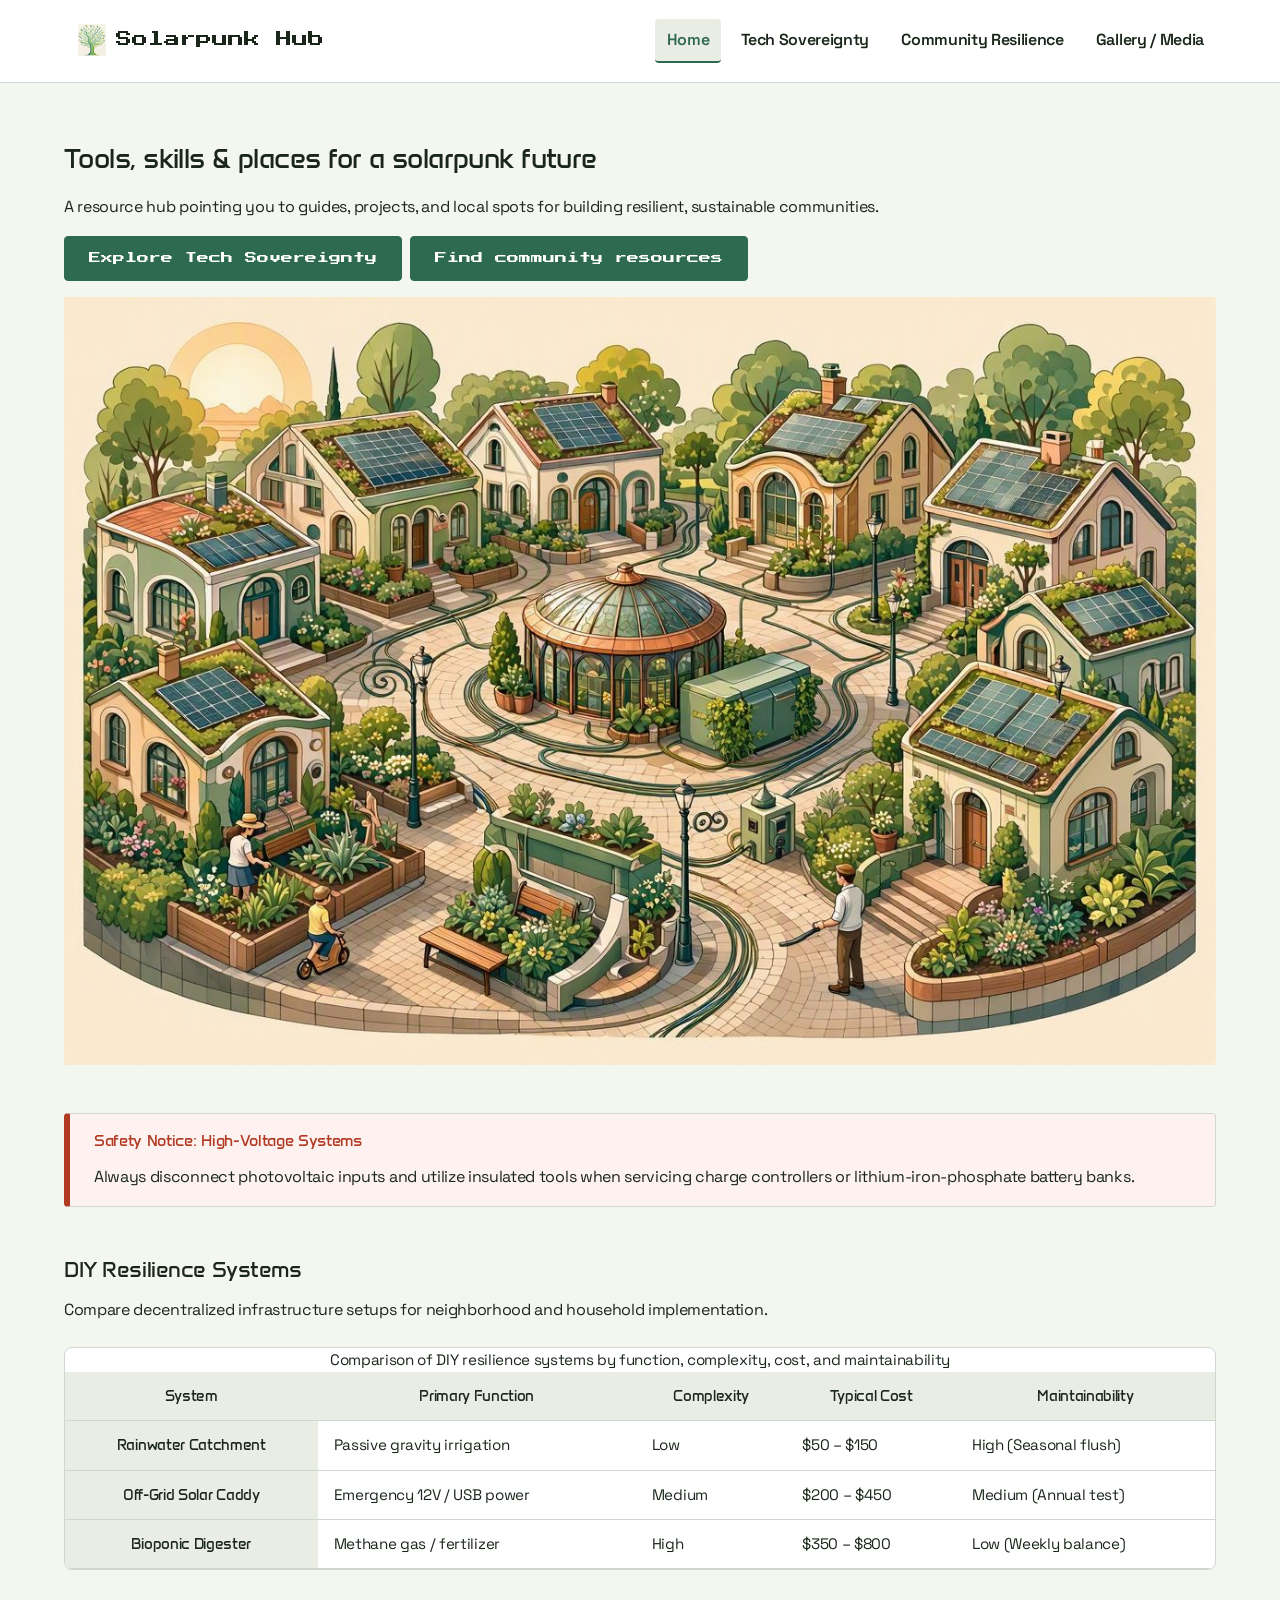
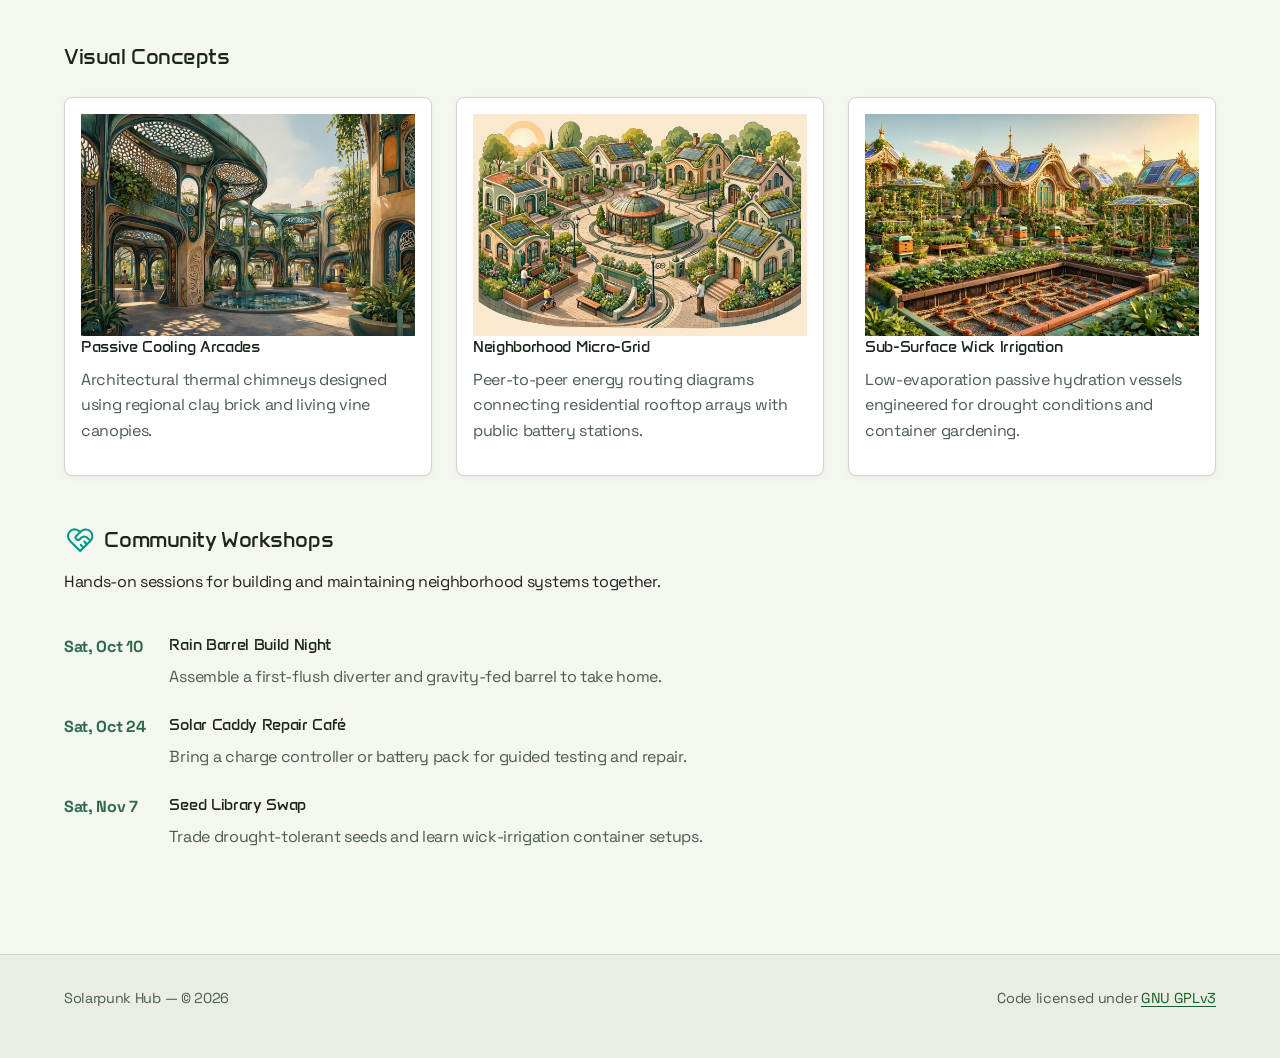
==== index.html @ 799004db "Update nav and hero to match new home page mockup Nav now links to the new pages: Home, Tech Soverei" ====
<!doctype html>
<html lang="en">
<head>
  <meta charset="utf-8">
  <meta name="viewport" content="width=device-width, initial-scale=1">
  <title>Home · Solarpunk Hub</title>

  <!-- Google Fonts Embed: Anta (headings), Press Start 2P (site name + buttons), Space Grotesk (body) -->
  <link rel="preconnect" href="https://fonts.googleapis.com">
  <link rel="preconnect" href="https://fonts.gstatic.com" crossorigin>
  <link href="https://fonts.googleapis.com/css2?family=Anta&family=Press+Start+2P&family=Space+Grotesk:wght@400;500;600;700&display=swap" rel="stylesheet">

  <link rel="stylesheet" href="styles.css">
</head>
<body>
  <a class="skip-link" href="#main-content">Skip to main content</a>
  <!-- Header acts as its own container using utility/layout classes directly -->
  <header class="site-header">
    <div class="site-container site-header-inner">
      <a class="site-nav-link site-brand" href="index.html">
  <!-- ASSET: circuit-tree-icon-192x192.png (site logo) Source: AI-generated with Gemini by Anitra French, September 2026 Optimization: 192x192 version from favicon package (512px original), displayed at 32px so it stays sharp on high-resolution screens.-->
      <img src="images/circuit-tree-icon-192x192.png" alt="" width="32" height="32">Solarpunk Hub</a>
      <nav aria-label="Main Navigation">
        <ul class="site-nav-list">
          <li><a class="site-nav-link" aria-current="page" href="index.html">Home</a></li>
          <li><a class="site-nav-link" href="tech-sovereignty.html">Tech Sovereignty</a></li>
          <li><a class="site-nav-link" href="community-resilience.html">Community Resilience</a></li>
          <li><a class="site-nav-link" href="gallery.html">Gallery / Media</a></li>
        </ul>
      </nav>
    </div>
  </header>

  <main class="site-main site-container" id="main-content">
    <section class="section hero">
      <div class="hero-text">
        <h1>Tools, skills &amp; places for a solarpunk future</h1>
        <p>A resource hub pointing you to guides, projects, and local spots for building resilient, sustainable communities.</p>
        <p class="cluster">
          <a class="button" href="tech-sovereignty.html">Explore Tech Sovereignty</a>
          <a class="button" href="community-resilience.html">Find community resources</a>
        </p>
      </div>
      <!-- ASSET: neighborhood-microgrid.jpg Source: AI-generated with Gemini by Anitra French, September 2026 Hero image for the home page. Optimization:Original 1248x832, 678 KB. -->
      <img class="hero-image" src="images/neighborhood-microgrid.jpg" alt="Cottages with solar panels on green roofs, linked by cables to a central pavilion." width="1248" height="832" fetchpriority="high">
    </section>

    <!-- Semantic aside instead of a generic container -->
    <aside class="callout-alert" id="safety-notice" aria-labelledby="safety-notice-title">
     <h2 id="safety-notice-title">Safety Notice: High-Voltage Systems</h2>
      <p>Always disconnect photovoltaic inputs and utilize insulated tools when servicing charge controllers or lithium-iron-phosphate battery banks.</p>
    </aside>

    <!-- Table scroller div is kept because overflow-x on semantic table tags is inconsistent across browsers -->
    <section class="section" id="systems">
      <h2>DIY Resilience Systems</h2>
      <p>Compare decentralized infrastructure setups for neighborhood and household implementation.</p>
      <div class="table-scroller">
        <table class="comparison-table">
          <caption>Comparison of DIY resilience systems by function, complexity, cost, and maintainability</caption>
          <thead>
            <tr>
              <th scope="col">System</th>
              <th scope="col">Primary Function</th>
              <th scope="col">Complexity</th>
              <th scope="col">Typical Cost</th>
              <th scope="col">Maintainability</th>
            </tr>
          </thead>
          <tbody>
            <tr>
              <th scope="row">Rainwater Catchment</th>
              <td>Passive gravity irrigation</td>
              <td>Low</td>
              <td>$50 – $150</td>
              <td>High (Seasonal flush)</td>
            </tr>
            <tr>
              <th scope="row">Off-Grid Solar Caddy</th>
              <td>Emergency 12V / USB power</td>
              <td>Medium</td>
              <td>$200 – $450</td>
              <td>Medium (Annual test)</td>
            </tr>
            <tr>
              <th scope="row">Bioponic Digester</th>
              <td>Methane gas / fertilizer</td>
              <td>High</td>
              <td>$350 – $800</td>
              <td>Low (Weekly balance)</td>
            </tr>
          </tbody>
        </table>
      </div>
    </section>

    <section class="section" id="gallery">
      <h2>Visual Concepts</h2>
      <div class="grid-cards">
        <article class="art-card">
        <!-- ASSET: passive-cooling-arcades.jpg Source: AI-generated with Gemini by Anitra French, September 2026 Illustrates the passive cooling concept in this card.  Optimization: Original 1248x832, 593 KB. -->
          <img src="images/passive-cooling-arcades.jpg" alt="Shaded courtyard with curving arches, lattice canopies, and hanging plants around a central pool." width="1248" height="832" loading="lazy" decoding="async">
          <h3>Passive Cooling Arcades</h3>
          <p>Architectural thermal chimneys designed using regional clay brick and living vine canopies.</p>
        </article>

        <article class="art-card">
          <!--  ASSET: neighborhood-microgrid.jpg Source: AI-generated with Gemini by Anitra French, September 2026 Illustrates the shared neighborhood energy concept in this card Optimization: Original 1248x832, 678 KB. -->
              <img src="images/neighborhood-microgrid.jpg" alt="Cottages with solar panels on green roofs, linked by cables to a central pavilion." width="1248" height="832" loading="lazy" decoding="async">
          <h3>Neighborhood Micro-Grid</h3>
          <p>Peer-to-peer energy routing diagrams connecting residential rooftop arrays with public battery stations.</p>
        </article>

        <article class="art-card">
          <!-- ASSET: subsurface-wick-irrigation.jpg Source: AI-generated with Gemini, by Anitra French September 2026 Illustrates the wick irrigation concept in this card. Optimization: Original 1248x832, 694 KB. -->
             <img src="images/subsurface-wick-irrigation.jpg" alt="Garden bed cut away to show clay pots linked by rope wicks beneath rows of leafy plants." width="1248" height="832"    loading="lazy" decoding="async">
          <h3>Sub-Surface Wick Irrigation</h3>
          <p>Low-evaporation passive hydration vessels engineered for drought conditions and container gardening.</p>
        </article>
      </div>
    </section>

    <section class="section" id="community">
      <h2 class="heading-with-icon">
       <!-- ASSET: heart-handshake icon (inline SVG) Source: Tabler Icons v1.64, https://tabler.io/icons License: MIT License, © Paweł Kuna The heading text carries the meaning, so    aria-hidden hides it from screen readers. Optimization: Inline SVG, no extra file request; scales with text. -->
        <svg aria-hidden="true" focusable="false" xmlns="http://www.w3.org/2000/svg" width="24" height="24" viewBox="0 0 24 24" fill="none" stroke="#009688" stroke-width="1.5" stroke-linecap="round" stroke-linejoin="round"><path d="M19.5 12.572l-7.5 7.428l-7.5 -7.428a5 5 0 1 1 7.5 -6.566a5 5 0 1 1 7.5 6.572" /><path d="M12 6l-3.293 3.293a1 1 0 0 0 0 1.414l.543 .543c.69 .69 1.81 .69 2.5 0l1 -1a3.182 3.182 0 0 1 4.5 0l2.25 2.25" /><path d="M12.5 15.5l2 2" /><path d="M15 13l2 2" /></svg>Community Workshops</h2>
      <p>Hands-on sessions for building and maintaining neighborhood systems together.</p>
      <div class="event-schedule-wrap">
      <dl class="event-schedule">
        <dt><time datetime="2026-10-10">Sat, Oct 10</time></dt>
        <dd>
          <h3>Rain Barrel Build Night</h3>
          <p>Assemble a first-flush diverter and gravity-fed barrel to take home.</p>
        </dd>

        <dt><time datetime="2026-10-24">Sat, Oct 24</time></dt>
        <dd>
          <h3>Solar Caddy Repair Café</h3>
          <p>Bring a charge controller or battery pack for guided testing and repair.</p>
        </dd>

        <dt><time datetime="2026-11-07">Sat, Nov 7</time></dt>
        <dd>
          <h3>Seed Library Swap</h3>
          <p>Trade drought-tolerant seeds and learn wick-irrigation container setups.</p>
        </dd>
      </dl>
      </div>
    </section>
  </main>

  <footer class="site-footer">
    <div class="site-container site-footer-inner cluster">
      <p>Solarpunk Hub — © 2026</p>
      <p>Code licensed under <a href="https://github.com/ajfrenc5/Capstone-project/blob/main/LICENSE" target="_blank" rel="noopener">GNU GPLv3</a></p>
    </div>
  </footer>
</body>
</html>
---- styles.css ----
@layer reset, base, layout, components, utilities, overrides;

/* 1. RESET LAYER */
@layer reset {
  *,
  *::before,
  *::after {
    box-sizing: border-box;
  }

  body,
  h1,
  h2,
  h3,
  h4,
  p,
  ul,
  ol,
  figure,
  blockquote,
  table,
  th,
  td {
    margin: 0;
  }

  ul,
  ol {
    padding: 0;
    list-style: none;
  }

  img,
  svg {
    display: block;
    max-inline-size: 100%;
    block-size: auto;
  }

  input,
  button,
  textarea,
  select {
    font: inherit;
    color: inherit;
  }

  table {
    border-collapse: collapse;
    border-spacing: 0;
  }
}

/* 2. BASE LAYER */
@layer base {
  :root {
    /* Color Tokens */
    --color-surface: #f4f6f0;
    --color-surface-raised: #ffffff;
    --color-surface-alt: #e9ede4;
    --color-text: #1b261b;
    --color-text-muted: #4a5d4e;
    --color-primary: #2d6a4f;
    --color-primary-hover: #1b4332;
    --color-accent: #d4a373;
    --color-border: #d0d7cf;
    --color-warning: #b23a22;
    --color-warning-surface: #fdf2f0;
    --color-link: #1b5e20;
    --color-focus: #2d6a4f;

    /* Typography Tokens */
    --font-base: "Space Grotesk", system-ui, sans-serif;  /* body text */
    --font-heading: "Anta", system-ui, sans-serif;         /* h1–h4 */
    --font-brand: "Press Start 2P", system-ui, monospace;  /* site name + buttons */
    --line-height-base: 1.6;
    --line-height-heading: 1.4;

    /* Spacing Tokens */
    --space-1: 0.25rem;
    --space-2: 0.5rem;
    --space-3: 0.75rem;
    --space-4: 1rem;
    --space-6: 1.5rem;
    --space-8: 2rem;
    --space-12: 3rem;
    --space-16: 4rem;

    /* Shape & Elevation Tokens */
    --radius-sm: 0.25rem;
    --radius-md: 0.5rem;
    --radius-lg: 0.75rem;
    --border-width: 1px;
    --shadow-subtle: 0 2px 6px rgba(27, 38, 27, 0.05);
    --shadow-raised: 0 4px 12px rgba(27, 38, 27, 0.08);

    /* Layout Constraints */
    --container-max: 72rem;
    --measure-text: 65ch;
    --gutter: clamp(1rem, 0.5rem + 2vw, 2.5rem);
  }

  body {
    background-color: var(--color-surface);
    color: var(--color-text);
    font-family: var(--font-base);
    font-size: 1rem;
    line-height: var(--line-height-base);
    letter-spacing: -0.02em;
  }

  h1,
  h2,
  h3,
  h4 {
    font-family: var(--font-heading);
    line-height: var(--line-height-heading);
    color: var(--color-text);
    text-wrap: balance;
    letter-spacing: -0.02em;
    font-weight: 400;
  }

  h1 {
    font-size: clamp(1.25rem, 2.5vw + 0.5rem, 1.75rem);
    margin-block-end: var(--space-4);
  }

  h2 {
    font-size: clamp(1rem, 1.8vw + 0.25rem, 1.35rem);
    margin-block-end: var(--space-3);
  }

  h3 {
    font-size: 1rem;
    margin-block-end: var(--space-2);
  }

  p {
    margin-block-end: var(--space-4);
  }

  a {
    color: var(--color-link);
    text-decoration-thickness: 1px;
    text-underline-offset: 0.2em;
  }

  a:hover {
    color: var(--color-primary-hover);
  }

  :focus-visible {
    outline: 3px solid var(--color-focus);
    outline-offset: 2px;
  }
}

/* 3. LAYOUT LAYER */
@layer layout {
 .site-container {
  inline-size: min(100% - (var(--gutter) * 2), var(--container-max));
  margin-inline: auto;
}

  .site-header {
    background-color: var(--color-surface-raised);
    border-block-end: var(--border-width) solid var(--color-border);
    padding-block: var(--space-4);
  }

  .site-header-inner {
    display: flex;
    flex-wrap: wrap;
    align-items: center;
    justify-content: space-between;
    gap: var(--space-4);
  }

  .site-main {
    padding-block: var(--space-8) var(--space-16);
  }

  .section {
    padding-block: var(--space-6);
  }

  .section-prose {
    max-inline-size: var(--measure-text);
  }

  .grid-cards {
    display: grid;
    grid-template-columns: repeat(auto-fit, minmax(min(100%, 17.5rem), 1fr));
    gap: var(--space-6);
    margin-block-start: var(--space-6);
  }

  .table-scroller {
    inline-size: 100%;
    overflow-x: auto;
    border: var(--border-width) solid var(--color-border);
    border-radius: var(--radius-md);
    background-color: var(--color-surface-raised);
    margin-block: var(--space-6);
    -webkit-overflow-scrolling: touch;
  }

  .site-footer {
    background-color: var(--color-surface-alt);
    border-block-start: var(--border-width) solid var(--color-border);
    padding-block: var(--space-8);
    color: var(--color-text-muted);
    font-size: 0.9rem;
  }
  
  .site-footer-inner {
    justify-content: space-between;
  }
}

/* 4. COMPONENTS LAYER */
@layer components {
  /* Component 1 Navigation */
  /* Narrow default: 2x2 grid so links never wrap into uneven rows. */
  .site-nav-list {
    display: grid;
    grid-template-columns: repeat(2, 1fr);
    gap: var(--space-2);
  }

  .site-nav-list .site-nav-link {
    display: block;
    text-align: center;
  }

  /* Breakpoint observed at ~618px: all four links fit on one row. */
  @media (min-width: 39em) {
    .site-nav-list {
      display: flex;
      flex-wrap: wrap;
    }

    .site-nav-list .site-nav-link {
      display: inline-block;
    }
  }

  .site-nav-link {
    display: inline-block;
    padding: var(--space-2) var(--space-3);
    font-weight: 600;
    text-decoration: none;
    color: var(--color-text);
    border-radius: var(--radius-sm);
    border-block-end: 2px solid transparent;
    transition: background-color 150ms ease, border-color 150ms ease;
  }

  .site-nav-link:hover {
    background-color: var(--color-surface-alt);
    color: var(--color-primary);
  }

  .site-nav-link[aria-current="page"] {
    color: var(--color-primary);
    border-block-end-color: var(--color-primary);
    background-color: var(--color-surface-alt);
  }

/* Skip link: hidden off-screen until it receives keyboard focus */
  .skip-link {
    position: absolute;
    inset-block-start: var(--space-2);
    inset-inline-start: var(--space-2);
    z-index: 100;
    padding: var(--space-2) var(--space-4);
    background-color: var(--color-primary);
    color: #ffffff;
    font-weight: 700;
    border-radius: var(--radius-sm);
    transform: translateY(-150%);
  }

  .skip-link:focus {
    transform: translateY(0);
  }

/* Brand: logo sits beside the site name */
.site-brand {
  display: inline-flex;
  align-items: center;
  gap: var(--space-2);
  font-weight: 400;
}

.site-brand, button, .button {
  font-family: var(--font-brand);
  font-size: 0.75rem;
  line-height: 1.6;
  letter-spacing: 0;
}

/* Site name: larger than buttons. Comes after the shared rule so it wins. */
.site-brand {
  font-size: 1rem;
}

/* Logo size in rem so it scales with zoom */
.site-brand img {
  inline-size: 2rem;
  block-size: 2rem;
  flex-shrink: 0;
}
/* Heading with a decorative icon beside it */
.heading-with-icon {
  display: flex;
  align-items: center;
  gap: var(--space-2);
}

.heading-with-icon svg {
  inline-size: 1.5em;
  block-size: 1.5em;
  flex-shrink: 0;
}

  /* Component 2 Action Button */
  .button {
    --button-bg: var(--color-primary);
    --button-fg: #ffffff;
    --button-border: var(--color-primary);
    --button-hover-bg: var(--color-primary-hover);

    display: inline-block;
    padding: var(--space-3) var(--space-6);
    background-color: var(--button-bg);
    color: var(--button-fg);
    border: var(--border-width) solid var(--button-border);
    border-radius: var(--radius-sm);
    font-weight: 400;
    text-decoration: none;
    text-align: center;
    cursor: pointer;
    transition: background-color 150ms ease, border-color 150ms ease;
  }

  .button:hover {
    background-color: var(--button-hover-bg);
    border-color: var(--button-hover-bg);
    color: var(--button-fg);
  }

  .button:active {
    transform: translateY(1px);
  }

  /* Component 3 Art Card */

  .art-card {
    display: flex;
    flex-direction: column;
    padding: var(--space-4);
    background-color: var(--color-surface-raised);
    border: var(--border-width) solid var(--color-border);
    border-radius: var(--radius-md);
    box-shadow: var(--shadow-subtle);
    overflow: hidden;
  }

  .art-card p {
    color: var(--color-text-muted);
    flex-grow: 1;
    margin-block-end: var(--space-4);
  }

  .art-card-meta {
    font-size: 0.85rem;
    color: var(--color-text-muted);
    border-block-start: var(--border-width) solid var(--color-border);
    padding-block-start: var(--space-2);
  }

  /* Subgrid: align across a row */
  @supports (grid-template-rows: subgrid) {
    .art-card {
      display: grid;
      grid-row: span 3;
      grid-template-rows: subgrid;
      row-gap: 0;
    }
  }

  /* Component 4 Comparison Table */
  .comparison-table {
    inline-size: 100%;
    text-align: start;
    font-size: 0.95rem;
  }

  .comparison-table th,
  .comparison-table td {
    padding: var(--space-3) var(--space-4);
    border-block-end: var(--border-width) solid var(--color-border);
  }

    .comparison-table th {
    background-color: var(--color-surface-alt);
    font-family: var(--font-heading);
    font-weight: 400;
    color: var(--color-text);
  }
  

  .comparison-table tbody tr:hover {
    background-color: var(--color-surface);
  }

  /* Component 5 Callout Alert */
  .callout-alert {
    --alert-accent: var(--color-warning);
    --alert-bg: var(--color-warning-surface);

    padding: var(--space-4) var(--space-6);
    background-color: var(--alert-bg);
    border: var(--border-width) solid var(--color-border);
    border-inline-start: 6px solid var(--alert-accent);
    border-radius: var(--radius-sm);
    margin-block: var(--space-6);
  }

  .callout-alert h2 {
  color: var(--alert-accent);
  font-size: 1rem;
}

  .callout-alert p:last-child {
    margin-block-end: 0;
  }

  .callout-alert:target,
  .section:target {
    animation: target-highlight 1.5s ease-out;
  }

  @keyframes target-highlight {
    0% {
      outline: 3px solid var(--color-accent);
      outline-offset: 4px;
    }
    100% {
      outline: 3px solid transparent;
      outline-offset: 4px;
    }
  }
  
  /* Component 6 Event Schedule */
  /* The wrapper is the container the schedule responds to. */
  .event-schedule-wrap {
    container: event-schedule / inline-size;
    margin-block-start: var(--space-6);
  }

  .event-schedule {
    display: grid;
    row-gap: var(--space-1);
  }

  .event-schedule dt {
    font-weight: 700;
    color: var(--color-primary);
  }

  .event-schedule dd {
    margin-inline: 0;
    margin-block: 0 var(--space-6);
  }

  .event-schedule dd:last-child {
    margin-block-end: 0;
  }

  .event-schedule dd p {
    color: var(--color-text-muted);
    margin-block-end: 0;
  }

  @container event-schedule (inline-size >= 30rem) {
    .event-schedule {
      grid-template-columns: fit-content(10rem) 1fr;
      column-gap: var(--space-6);
      row-gap: var(--space-6);
    }

    .event-schedule dd {
      margin-block-end: 0;
    }
  }

  /* User preference: reduced motion. */
  @media (prefers-reduced-motion: reduce) {
    .callout-alert:target,
    .section:target {
      animation: none;
      outline: 3px solid var(--color-accent);
      outline-offset: 4px;
    }

    .button:active {
      transform: none;
    }
  }
}

/* 5. UTILITIES LAYER */
@layer utilities {
  .visually-hidden {
    position: absolute;
    inline-size: 1px;
    block-size: 1px;
    overflow: hidden;
    clip: rect(0 0 0 0);
    white-space: nowrap;
    clip-path: inset(50%);
  }

  .eyebrow {
    font-size: 0.85rem;
    font-weight: 700;
    text-transform: uppercase;
    letter-spacing: 0.08em;
    color: var(--color-primary);
    margin-block-end: var(--space-2);
  }

  .cluster {
    display: flex;
    flex-wrap: wrap;
    align-items: center;
    gap: var(--space-2);
  }
}

/*  6. OVERRIDES LAYER */
@layer overrides {
  .no-scroll {
    overflow: hidden !important;
  }
}

/* PRINT ENHANCEMENTS */
@media print {
  @page {
    margin: 1.5cm;
  }

  *,
  *::before,
  *::after {
    background: transparent !important;
    color: #000000 !important;
    box-shadow: none !important;
    text-shadow: none !important;
  }

  body {
    font-size: 11pt;
    line-height: 1.4;
  }

  .site-header,
  .site-footer,
  .button {
    display: none !important;
  }

  .site-container {
    inline-size: 100%;
  }

  .table-scroller {
    overflow: visible;
    border: none;
  }

  .comparison-table {
    border: 1px solid #000000;
    page-break-inside: avoid;
  }

  .comparison-table th,
  .comparison-table td {
    border: 1px solid #000000;
  }

  .art-card,
  .callout-alert {
    border: 1px solid #000000;
    page-break-inside: avoid;
    margin-block-end: 1cm;
  }

  a[href^="http"]::after {
    content: " (" attr(href) ")";
    font-size: 0.85em;
    word-break: break-all;
  }
}
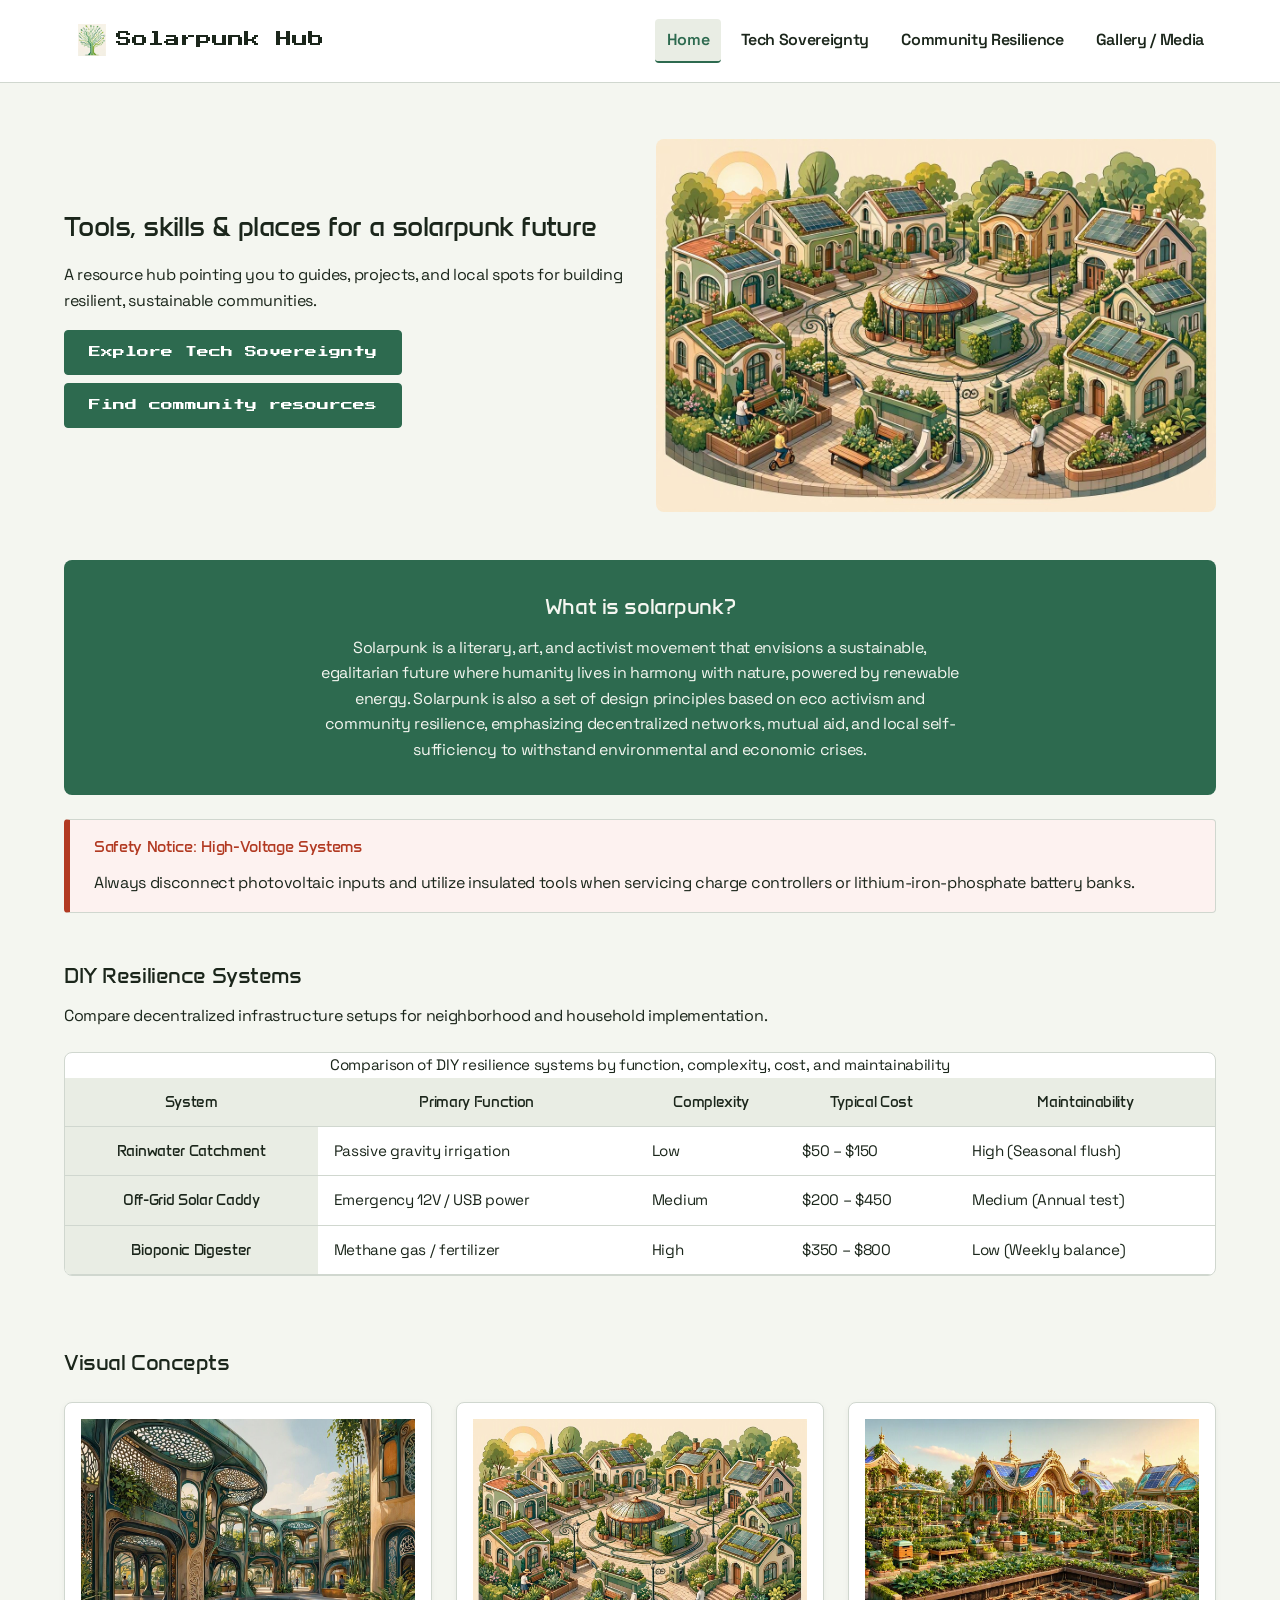
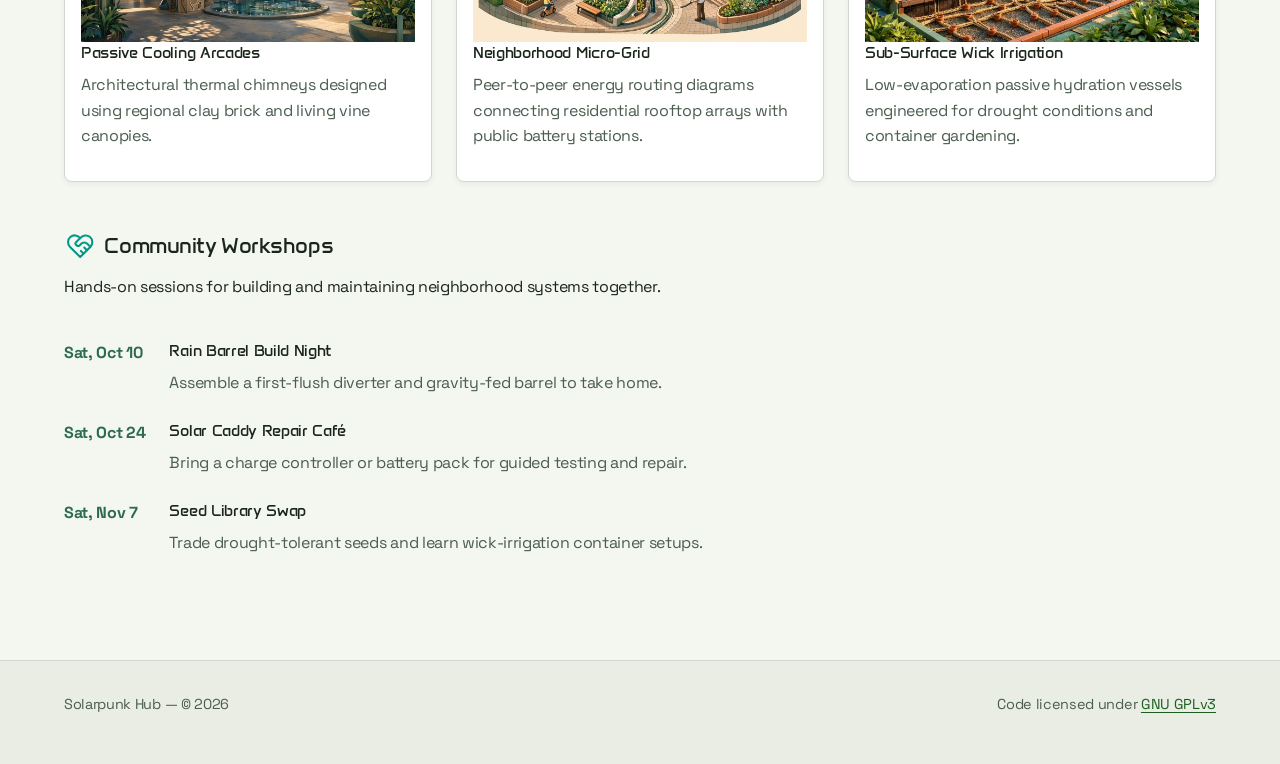
==== commit 34d8124c: "Add hero layout and "What is solarpunk?" intro panel Hero: text and image sit side by side, stacking" ====
--- a/index.html
+++ b/index.html
@@ -43,6 +43,13 @@
       </div>
       <!-- ASSET: neighborhood-microgrid.jpg Source: AI-generated with Gemini by Anitra French, September 2026 Hero image for the home page. Optimization:Original 1248x832, 678 KB. -->
       <img class="hero-image" src="images/neighborhood-microgrid.jpg" alt="Cottages with solar panels on green roofs, linked by cables to a central pavilion." width="1248" height="832" fetchpriority="high">
+    </section>
+    
+    <section class="section intro-panel" aria-labelledby="intro-title">
+      <div class="section-prose">
+        <h2 id="intro-title">What is solarpunk?</h2>
+        <p>Solarpunk is a literary, art, and activist movement that envisions a sustainable, egalitarian future where humanity lives in harmony with nature, powered by renewable energy. Solarpunk is also a set of design principles based on eco activism and community resilience, emphasizing decentralized networks, mutual aid, and local self-sufficiency to withstand environmental and economic crises.</p>
+      </div>
     </section>
 
     <!-- Semantic aside instead of a generic container -->
--- a/styles.css
+++ b/styles.css
@@ -188,6 +188,23 @@
   .section-prose {
     max-inline-size: var(--measure-text);
   }
+    /* Hero: text and image side by side when there's room, stacked when not.
+     Same auto-fit approach as .grid-cards, so no media query is needed. */
+  .hero {
+    display: grid;
+    grid-template-columns: repeat(auto-fit, minmax(min(100%, 22rem), 1fr));
+    gap: var(--space-8);
+    align-items: center;
+  }
+
+  .hero-text {
+    max-inline-size: var(--measure-text);
+  }
+
+  .hero-image {
+    inline-size: 100%;
+    border-radius: var(--radius-md);
+  }
 
   .grid-cards {
     display: grid;
@@ -497,6 +514,27 @@
     }
   }
 
+  /* Component 7 Intro Panel: green panel that introduces solarpunk */
+  .intro-panel {
+    background-color: var(--color-primary);
+    color: var(--color-surface);
+    padding: var(--space-8) var(--space-6);
+    border-radius: var(--radius-md);
+    margin-block: var(--space-6);
+  }
+  .intro-panel .section-prose {
+    margin-inline: auto;
+    text-align: center;
+  }
+
+  .intro-panel h2 {
+    color: var(--color-surface);
+  }
+
+  .intro-panel p:last-child {
+    margin-block-end: 0;
+  }
+
   /* User preference: reduced motion. */
   @media (prefers-reduced-motion: reduce) {
     .callout-alert:target,
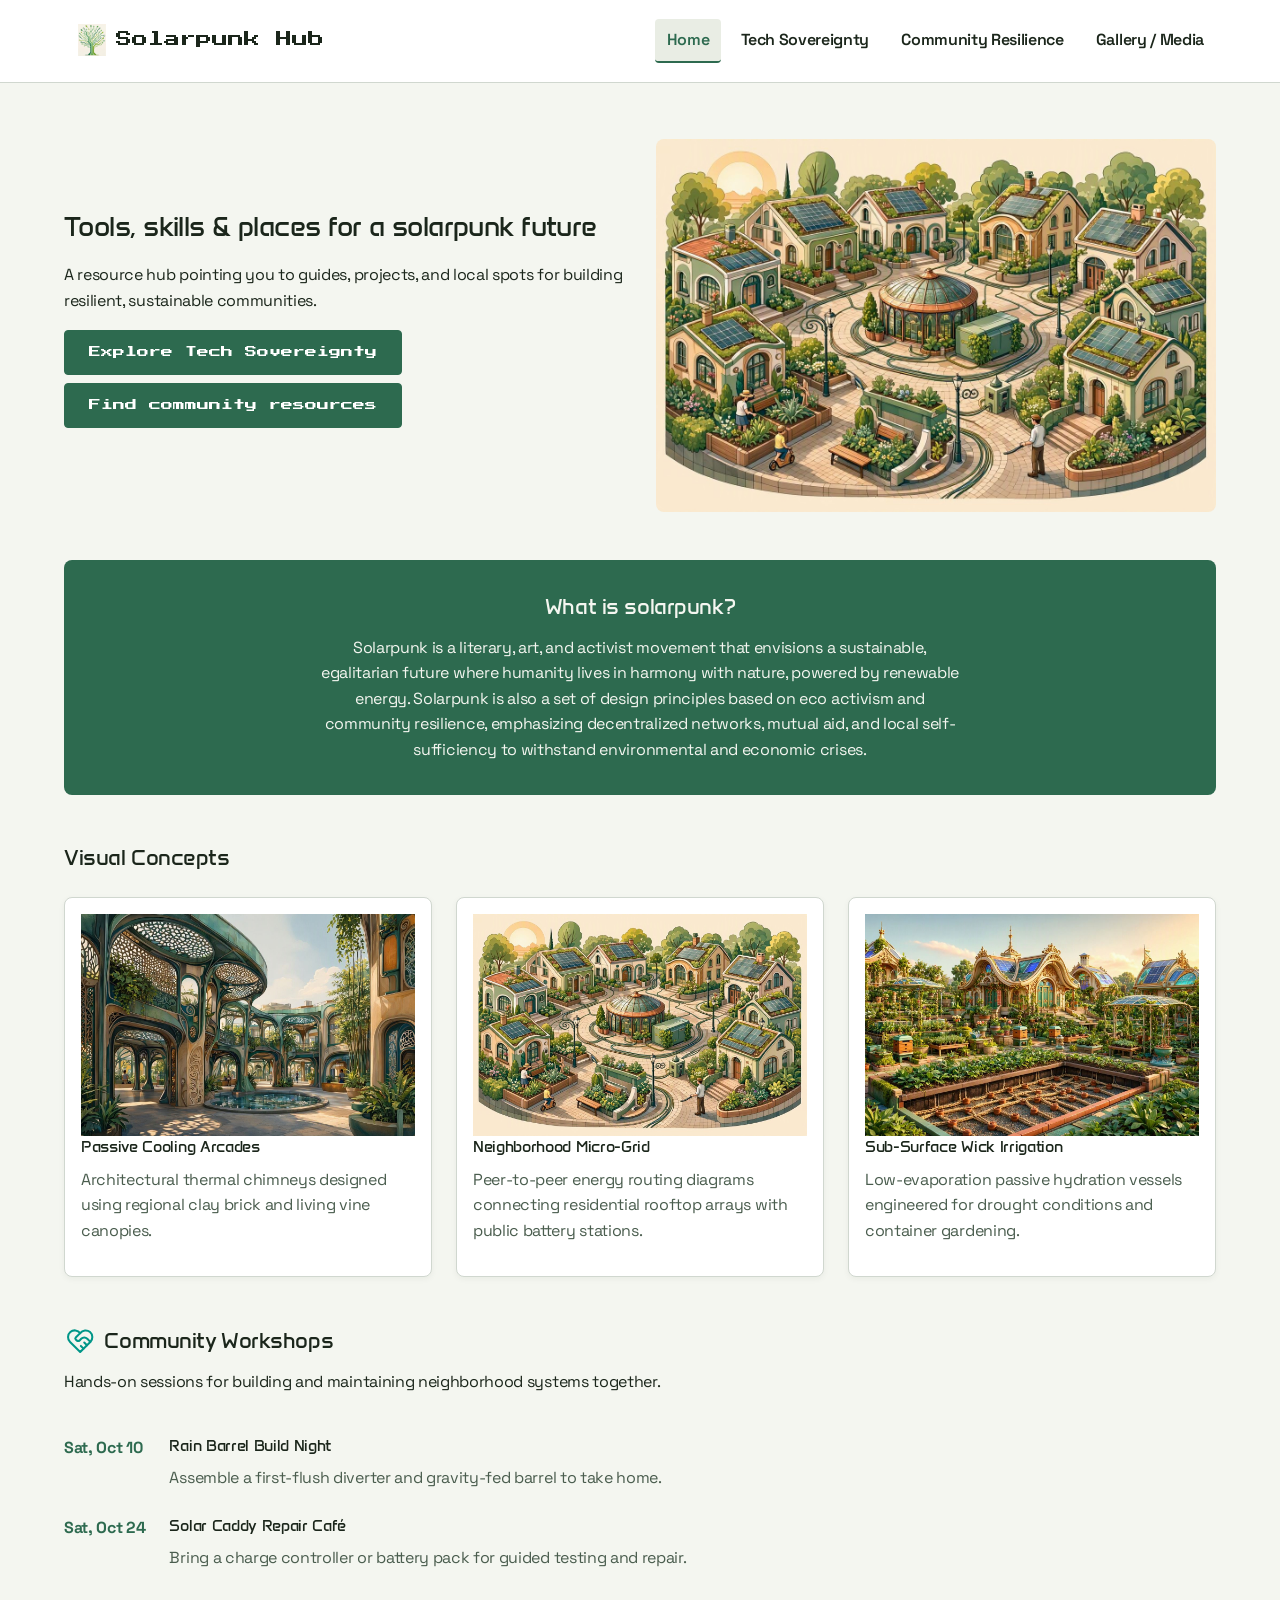
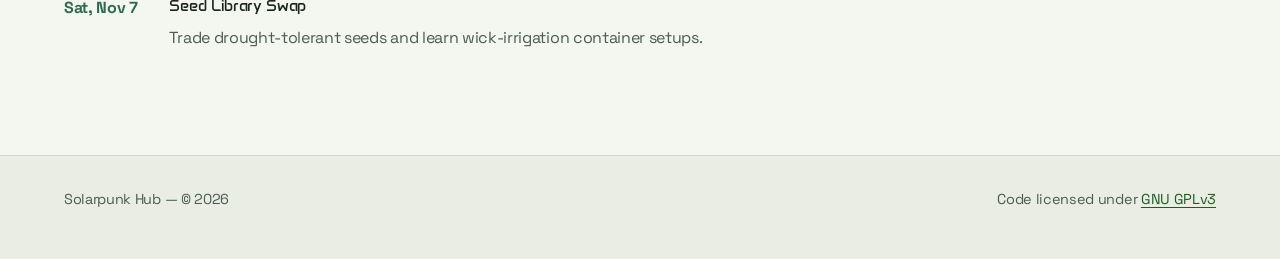
==== commit 2625308c: "Add Tech Sovereignty page; move safety notice and table off home Create tech-sovereignty.html from t" ====
--- a/index.html
+++ b/index.html
@@ -44,60 +44,11 @@
       <!-- ASSET: neighborhood-microgrid.jpg Source: AI-generated with Gemini by Anitra French, September 2026 Hero image for the home page. Optimization:Original 1248x832, 678 KB. -->
       <img class="hero-image" src="images/neighborhood-microgrid.jpg" alt="Cottages with solar panels on green roofs, linked by cables to a central pavilion." width="1248" height="832" fetchpriority="high">
     </section>
-    
+
     <section class="section intro-panel" aria-labelledby="intro-title">
       <div class="section-prose">
         <h2 id="intro-title">What is solarpunk?</h2>
         <p>Solarpunk is a literary, art, and activist movement that envisions a sustainable, egalitarian future where humanity lives in harmony with nature, powered by renewable energy. Solarpunk is also a set of design principles based on eco activism and community resilience, emphasizing decentralized networks, mutual aid, and local self-sufficiency to withstand environmental and economic crises.</p>
-      </div>
-    </section>
-
-    <!-- Semantic aside instead of a generic container -->
-    <aside class="callout-alert" id="safety-notice" aria-labelledby="safety-notice-title">
-     <h2 id="safety-notice-title">Safety Notice: High-Voltage Systems</h2>
-      <p>Always disconnect photovoltaic inputs and utilize insulated tools when servicing charge controllers or lithium-iron-phosphate battery banks.</p>
-    </aside>
-
-    <!-- Table scroller div is kept because overflow-x on semantic table tags is inconsistent across browsers -->
-    <section class="section" id="systems">
-      <h2>DIY Resilience Systems</h2>
-      <p>Compare decentralized infrastructure setups for neighborhood and household implementation.</p>
-      <div class="table-scroller">
-        <table class="comparison-table">
-          <caption>Comparison of DIY resilience systems by function, complexity, cost, and maintainability</caption>
-          <thead>
-            <tr>
-              <th scope="col">System</th>
-              <th scope="col">Primary Function</th>
-              <th scope="col">Complexity</th>
-              <th scope="col">Typical Cost</th>
-              <th scope="col">Maintainability</th>
-            </tr>
-          </thead>
-          <tbody>
-            <tr>
-              <th scope="row">Rainwater Catchment</th>
-              <td>Passive gravity irrigation</td>
-              <td>Low</td>
-              <td>$50 – $150</td>
-              <td>High (Seasonal flush)</td>
-            </tr>
-            <tr>
-              <th scope="row">Off-Grid Solar Caddy</th>
-              <td>Emergency 12V / USB power</td>
-              <td>Medium</td>
-              <td>$200 – $450</td>
-              <td>Medium (Annual test)</td>
-            </tr>
-            <tr>
-              <th scope="row">Bioponic Digester</th>
-              <td>Methane gas / fertilizer</td>
-              <td>High</td>
-              <td>$350 – $800</td>
-              <td>Low (Weekly balance)</td>
-            </tr>
-          </tbody>
-        </table>
       </div>
     </section>
 
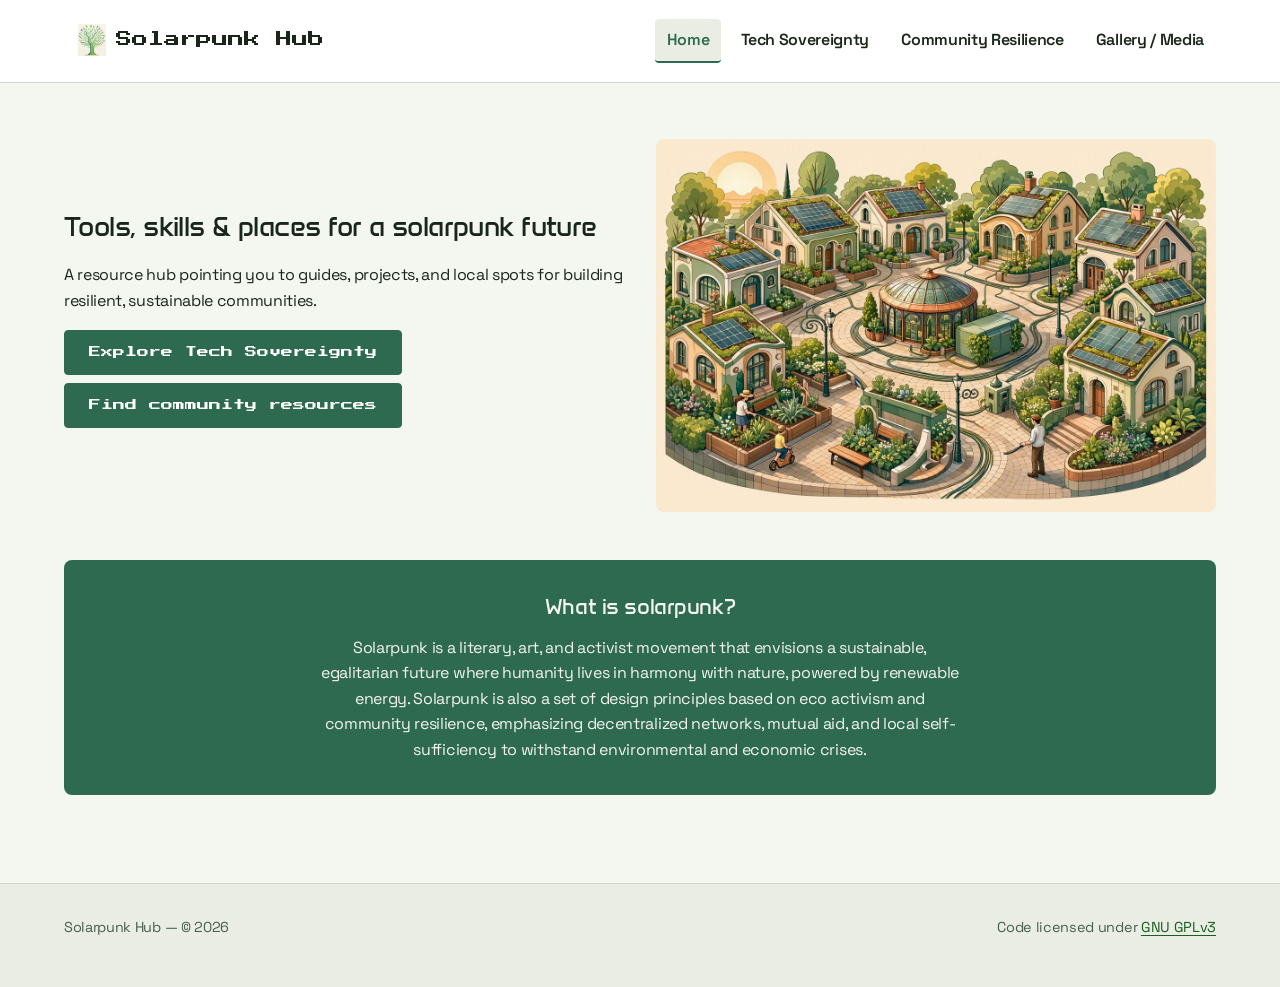
==== commit 202b6667: "Split site into four pages Added gallery.html and community-resilience.html using sections moved fro" ====
--- a/index.html
+++ b/index.html
@@ -41,7 +41,7 @@
           <a class="button" href="community-resilience.html">Find community resources</a>
         </p>
       </div>
-      <!-- ASSET: neighborhood-microgrid.jpg Source: AI-generated with Gemini by Anitra French, September 2026 Hero image for the home page. Optimization:Original 1248x832, 678 KB. -->
+      <!-- ASSET: neighborhood-microgrid.jpg Source: AI-generated with Gemini by Anitra French, September 2026 Hero image for the home page. Optimization: Original 1248x832, 678 KB. -->
       <img class="hero-image" src="images/neighborhood-microgrid.jpg" alt="Cottages with solar panels on green roofs, linked by cables to a central pavilion." width="1248" height="832" fetchpriority="high">
     </section>
 
@@ -49,60 +49,6 @@
       <div class="section-prose">
         <h2 id="intro-title">What is solarpunk?</h2>
         <p>Solarpunk is a literary, art, and activist movement that envisions a sustainable, egalitarian future where humanity lives in harmony with nature, powered by renewable energy. Solarpunk is also a set of design principles based on eco activism and community resilience, emphasizing decentralized networks, mutual aid, and local self-sufficiency to withstand environmental and economic crises.</p>
-      </div>
-    </section>
-
-    <section class="section" id="gallery">
-      <h2>Visual Concepts</h2>
-      <div class="grid-cards">
-        <article class="art-card">
-        <!-- ASSET: passive-cooling-arcades.jpg Source: AI-generated with Gemini by Anitra French, September 2026 Illustrates the passive cooling concept in this card.  Optimization: Original 1248x832, 593 KB. -->
-          <img src="images/passive-cooling-arcades.jpg" alt="Shaded courtyard with curving arches, lattice canopies, and hanging plants around a central pool." width="1248" height="832" loading="lazy" decoding="async">
-          <h3>Passive Cooling Arcades</h3>
-          <p>Architectural thermal chimneys designed using regional clay brick and living vine canopies.</p>
-        </article>
-
-        <article class="art-card">
-          <!--  ASSET: neighborhood-microgrid.jpg Source: AI-generated with Gemini by Anitra French, September 2026 Illustrates the shared neighborhood energy concept in this card Optimization: Original 1248x832, 678 KB. -->
-              <img src="images/neighborhood-microgrid.jpg" alt="Cottages with solar panels on green roofs, linked by cables to a central pavilion." width="1248" height="832" loading="lazy" decoding="async">
-          <h3>Neighborhood Micro-Grid</h3>
-          <p>Peer-to-peer energy routing diagrams connecting residential rooftop arrays with public battery stations.</p>
-        </article>
-
-        <article class="art-card">
-          <!-- ASSET: subsurface-wick-irrigation.jpg Source: AI-generated with Gemini, by Anitra French September 2026 Illustrates the wick irrigation concept in this card. Optimization: Original 1248x832, 694 KB. -->
-             <img src="images/subsurface-wick-irrigation.jpg" alt="Garden bed cut away to show clay pots linked by rope wicks beneath rows of leafy plants." width="1248" height="832"    loading="lazy" decoding="async">
-          <h3>Sub-Surface Wick Irrigation</h3>
-          <p>Low-evaporation passive hydration vessels engineered for drought conditions and container gardening.</p>
-        </article>
-      </div>
-    </section>
-
-    <section class="section" id="community">
-      <h2 class="heading-with-icon">
-       <!-- ASSET: heart-handshake icon (inline SVG) Source: Tabler Icons v1.64, https://tabler.io/icons License: MIT License, © Paweł Kuna The heading text carries the meaning, so    aria-hidden hides it from screen readers. Optimization: Inline SVG, no extra file request; scales with text. -->
-        <svg aria-hidden="true" focusable="false" xmlns="http://www.w3.org/2000/svg" width="24" height="24" viewBox="0 0 24 24" fill="none" stroke="#009688" stroke-width="1.5" stroke-linecap="round" stroke-linejoin="round"><path d="M19.5 12.572l-7.5 7.428l-7.5 -7.428a5 5 0 1 1 7.5 -6.566a5 5 0 1 1 7.5 6.572" /><path d="M12 6l-3.293 3.293a1 1 0 0 0 0 1.414l.543 .543c.69 .69 1.81 .69 2.5 0l1 -1a3.182 3.182 0 0 1 4.5 0l2.25 2.25" /><path d="M12.5 15.5l2 2" /><path d="M15 13l2 2" /></svg>Community Workshops</h2>
-      <p>Hands-on sessions for building and maintaining neighborhood systems together.</p>
-      <div class="event-schedule-wrap">
-      <dl class="event-schedule">
-        <dt><time datetime="2026-10-10">Sat, Oct 10</time></dt>
-        <dd>
-          <h3>Rain Barrel Build Night</h3>
-          <p>Assemble a first-flush diverter and gravity-fed barrel to take home.</p>
-        </dd>
-
-        <dt><time datetime="2026-10-24">Sat, Oct 24</time></dt>
-        <dd>
-          <h3>Solar Caddy Repair Café</h3>
-          <p>Bring a charge controller or battery pack for guided testing and repair.</p>
-        </dd>
-
-        <dt><time datetime="2026-11-07">Sat, Nov 7</time></dt>
-        <dd>
-          <h3>Seed Library Swap</h3>
-          <p>Trade drought-tolerant seeds and learn wick-irrigation container setups.</p>
-        </dd>
-      </dl>
       </div>
     </section>
   </main>
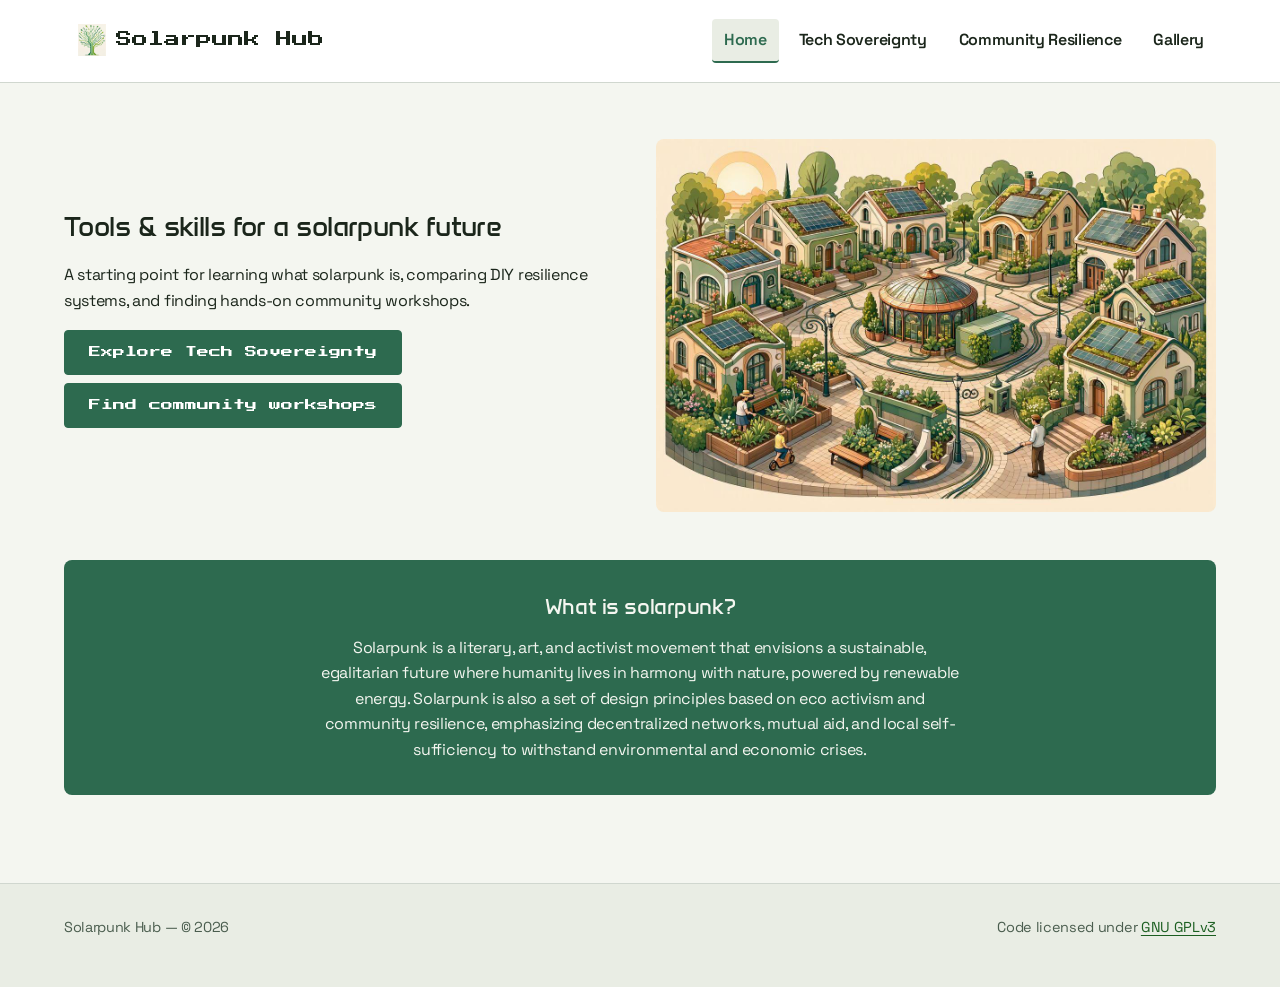
==== commit 01a05dff: "Align all page content with what the site delivers; label example events and AI art  Home: removed "" ====
--- a/index.html
+++ b/index.html
@@ -3,7 +3,30 @@
 <head>
   <meta charset="utf-8">
   <meta name="viewport" content="width=device-width, initial-scale=1">
-  <title>Home · Solarpunk Hub</title>
+  <title>What Is Solarpunk? Start Here · Solarpunk Hub</title>
+  <meta name="description" content="What is solarpunk? An introduction to the art, design, and activist movement for a renewable-powered, egalitarian future, with paths to tech and community resources.">
+  <link rel="canonical" href="https://ajfrenc5.github.io/Capstone-project/">
+  
+  <!--Social sharing preview: what viewers see when this page is shared as a link -->
+  <meta property="og:title" content="What Is Solarpunk? Start Here">
+  <meta property="og:site_name" content="Solarpunk Hub">
+  <meta property="og:description" content="What is solarpunk? An introduction to the art, design, and activist movement for a renewable-powered, egalitarian future, with paths to tech and community resources.">
+  <meta property="og:url" content="https://ajfrenc5.github.io/Capstone-project/">
+  <meta property="og:type" content="website">
+  <meta property="og:image" content="https://ajfrenc5.github.io/Capstone-project/images/neighborhood-microgrid.jpg">
+  <meta property="og:image:width" content="1248">
+  <meta property="og:image:height" content="832">
+  <meta property="og:image:alt" content="Cottages with solar panels on green roofs, linked by cables to a central pavilion.">
+
+  <!-- Structured data: tells search engines this site's name and home address, both shown on the page -->
+  <script type="application/ld+json">
+  {
+    "@context": "https://schema.org",
+    "@type": "WebSite",
+    "name": "Solarpunk Hub",
+    "url": "https://ajfrenc5.github.io/Capstone-project/"
+  }
+  </script>
 
   <!-- Google Fonts Embed: Anta (headings), Press Start 2P (site name + buttons), Space Grotesk (body) -->
   <link rel="preconnect" href="https://fonts.googleapis.com">
@@ -25,7 +48,7 @@
           <li><a class="site-nav-link" aria-current="page" href="index.html">Home</a></li>
           <li><a class="site-nav-link" href="tech-sovereignty.html">Tech Sovereignty</a></li>
           <li><a class="site-nav-link" href="community-resilience.html">Community Resilience</a></li>
-          <li><a class="site-nav-link" href="gallery.html">Gallery / Media</a></li>
+          <li><a class="site-nav-link" href="gallery.html">Gallery</a></li>
         </ul>
       </nav>
     </div>
@@ -34,11 +57,11 @@
   <main class="site-main site-container" id="main-content">
     <section class="section hero">
       <div class="hero-text">
-        <h1>Tools, skills &amp; places for a solarpunk future</h1>
-        <p>A resource hub pointing you to guides, projects, and local spots for building resilient, sustainable communities.</p>
+        <h1>Tools &amp; skills for a solarpunk future</h1>
+        <p>A starting point for learning what solarpunk is, comparing DIY resilience systems, and finding hands-on community workshops.</p>
         <p class="cluster">
           <a class="button" href="tech-sovereignty.html">Explore Tech Sovereignty</a>
-          <a class="button" href="community-resilience.html">Find community resources</a>
+          <a class="button" href="community-resilience.html">Find community workshops</a>
         </p>
       </div>
       <!-- ASSET: neighborhood-microgrid.jpg Source: AI-generated with Gemini by Anitra French, September 2026 Hero image for the home page. Optimization: Original 1248x832, 678 KB. -->
--- a/styles.css
+++ b/styles.css
@@ -220,7 +220,6 @@
     border-radius: var(--radius-md);
     background-color: var(--color-surface-raised);
     margin-block: var(--space-6);
-    -webkit-overflow-scrolling: touch;
   }
 
   .site-footer {
@@ -557,7 +556,6 @@
     inline-size: 1px;
     block-size: 1px;
     overflow: hidden;
-    clip: rect(0 0 0 0);
     white-space: nowrap;
     clip-path: inset(50%);
   }
